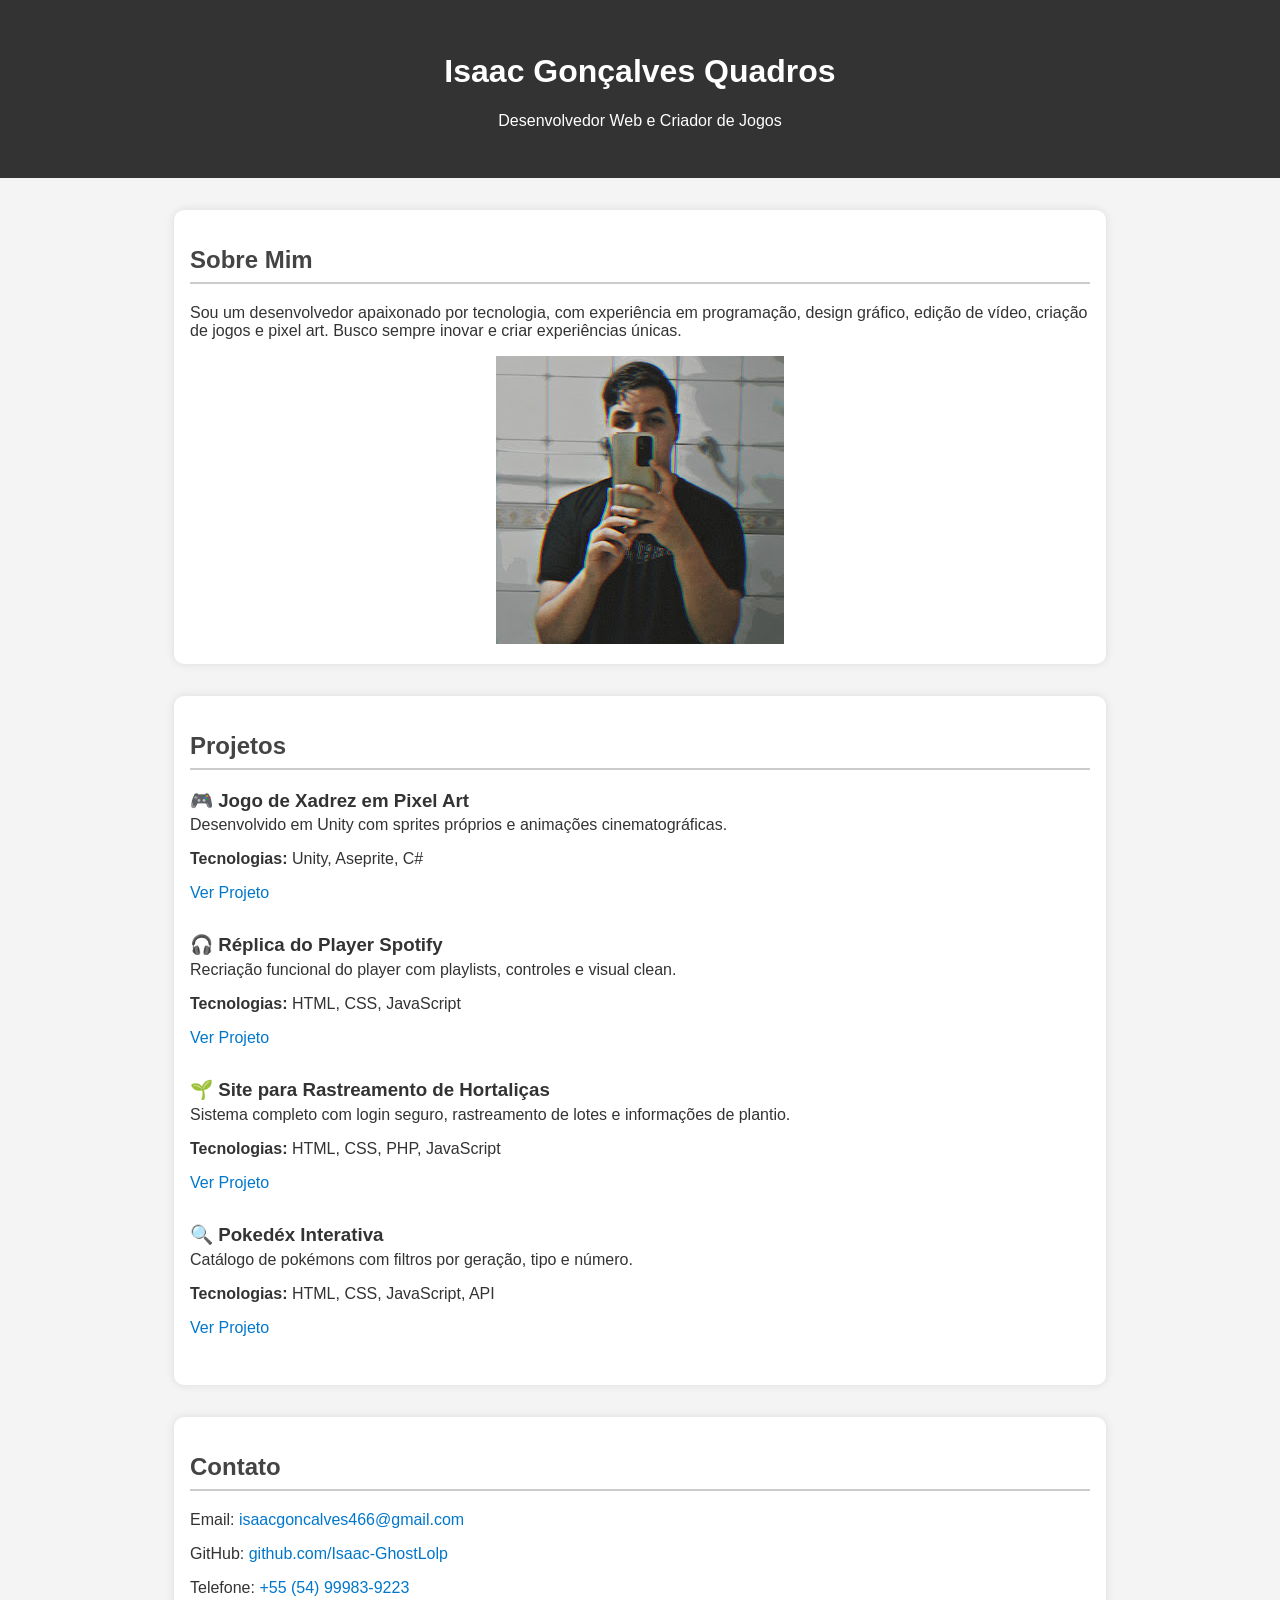
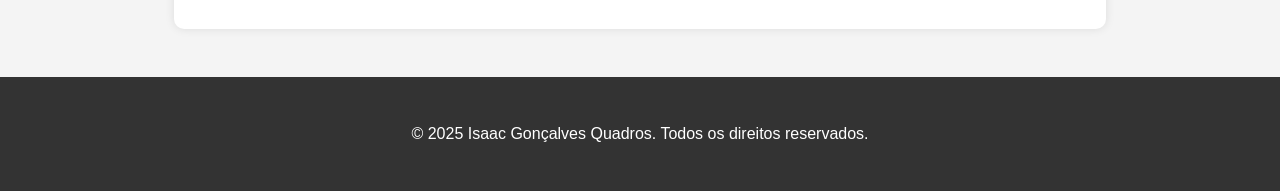
==== index.html @ 5393baaa "Add files via upload" ====
<!DOCTYPE html>
<html lang="pt-BR">
  <head>
    <meta charset="UTF-8" />
    <meta name="viewport" content="width=device-width, initial-scale=1.0" />
    <title>Portfólio de Isaac Gonçalves Quadros</title>
    <style>
      body {
        font-family: "Segoe UI", sans-serif;
        background-color: #f4f4f4;
        color: #333;
        margin: 0;
        padding: 0;
      }
      header {
        background-color: #333;
        color: #fff;
        padding: 2rem;
        text-align: center;
      }
      section {
        max-width: 900px;
        margin: 2rem auto;
        padding: 1rem;
        background: #fff;
        border-radius: 10px;
        box-shadow: 0 0 10px rgba(0, 0, 0, 0.1);
      }
      h2 {
        color: #444;
        border-bottom: 2px solid #ccc;
        padding-bottom: 0.5rem;
      }
      .projeto {
        margin-bottom: 2rem;
      }
      .projeto h3 {
        margin-bottom: 0.3rem;
      }
      .projeto p {
        margin-top: 0;
      }
      footer {
        text-align: center;
        padding: 2rem;
        background-color: #333;
        color: #fff;
        margin-top: 3rem;
      }
      a {
        color: #0077cc;
        text-decoration: none;
      }
    </style>
  </head>
  <body>
    <header>
      <h1>Isaac Gonçalves Quadros</h1>
      <p>Desenvolvedor Web e Criador de Jogos</p>
    </header>

    <section>
      <h2>Sobre Mim</h2>
      <p>
        Sou um desenvolvedor apaixonado por tecnologia, com experiência em
        programação, design gráfico, edição de vídeo, criação de jogos e pixel
        art. Busco sempre inovar e criar experiências únicas.
      </p>
      <center>
        <img src="./img/foto_perfil.jpg" alt="Minha foto de perfil" />
      </center>
    </section>

    <section>
      <h2>Projetos</h2>

      <div class="projeto">
        <h3>🎮 Jogo de Xadrez em Pixel Art</h3>
        <p>
          Desenvolvido em Unity com sprites próprios e animações
          cinematográficas.
        </p>
        <p><strong>Tecnologias:</strong> Unity, Aseprite, C#</p>
        <p><a href="./html/xadrez.html">Ver Projeto</a></p>
      </div>

      <div class="projeto">
        <h3>🎧 Réplica do Player Spotify</h3>
        <p>
          Recriação funcional do player com playlists, controles e visual clean.
        </p>
        <p><strong>Tecnologias:</strong> HTML, CSS, JavaScript</p>
        <p><a href="./html/spotify.html">Ver Projeto</a></p>
      </div>

      <div class="projeto">
        <h3>🌱 Site para Rastreamento de Hortaliças</h3>
        <p>
          Sistema completo com login seguro, rastreamento de lotes e informações
          de plantio.
        </p>
        <p><strong>Tecnologias:</strong> HTML, CSS, PHP, JavaScript</p>
        <p><a href="./html/hortalicas.html">Ver Projeto</a></p>
      </div>

      <div class="projeto">
        <h3>🔍 Pokedéx Interativa</h3>
        <p>Catálogo de pokémons com filtros por geração, tipo e número.</p>
        <p><strong>Tecnologias:</strong> HTML, CSS, JavaScript, API</p>
        <p><a href="./html/pokedex.html">Ver Projeto</a></p>
      </div>
    </section>

    <section>
      <h2>Contato</h2>
      <p>
        Email:
        <a href="mailto:isaacgoncalves466@gmail.com"
          >isaacgoncalves466@gmail.com</a
        >
      </p>
      <p>
        GitHub:
        <a href="https://github.com/Isaac-GhostLolp"
          >github.com/Isaac-GhostLolp</a
        >
      </p>
      <p>
        Telefone:
        <a
          href="https://wa.me/5554999839223?text=Oi! Gostaria de entrar em contato."
          target="_blank"
          >+55 (54) 99983-9223</a
        >
      </p>
    </section>

    <footer>
      <p>© 2025 Isaac Gonçalves Quadros. Todos os direitos reservados.</p>
    </footer>
  </body>
</html>
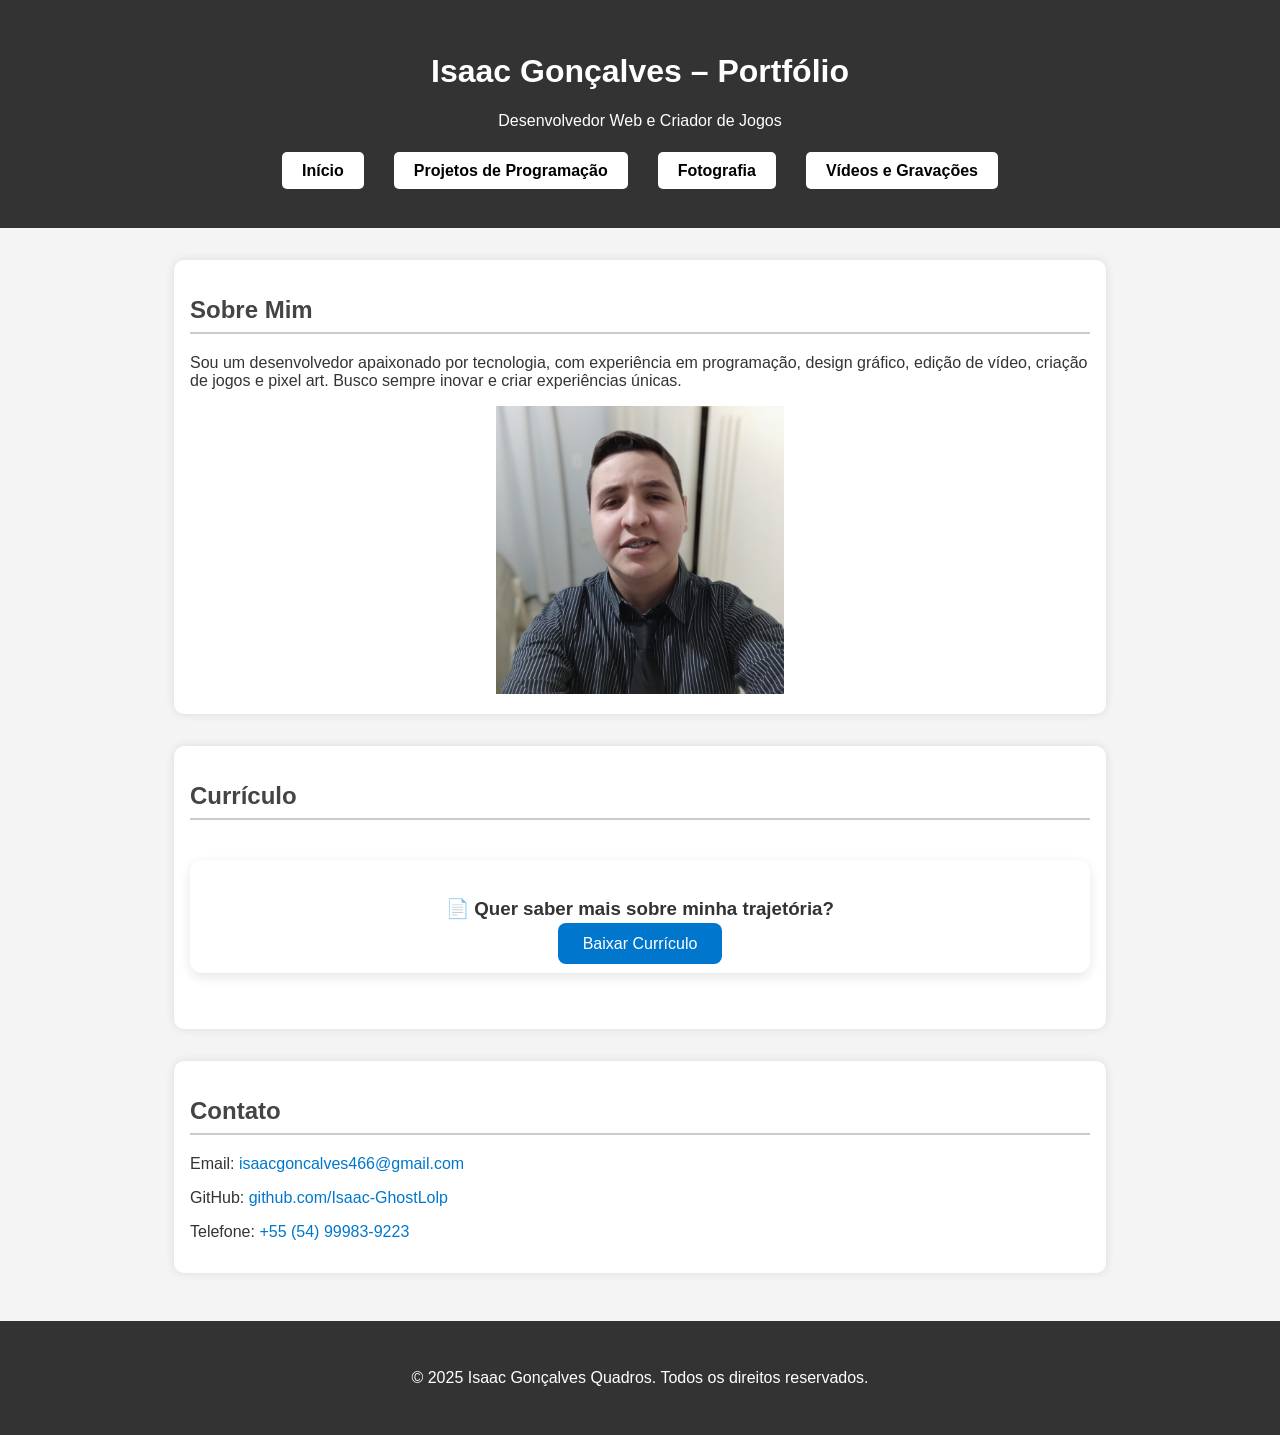
==== commit 73a549bd: "Add files via upload" ====
--- a/index.html
+++ b/index.html
@@ -18,6 +18,35 @@
         padding: 2rem;
         text-align: center;
       }
+      nav ul {
+        list-style: none;
+        display: flex;
+        justify-content: center;
+        gap: 30px;
+        padding: 0;
+        margin-top: 2rem;
+      }
+
+      nav ul li {
+        display: inline;
+      }
+
+      nav a {
+        text-decoration: none;
+        color: #000000;
+        background-color: #ffffff;
+        font-weight: bold;
+        padding: 10px 20px;
+        border-radius: 5px;
+        transition: background-color 0.3s ease;
+      }
+
+      nav a:hover {
+        background-color: #353636;
+        color: #ffffff;
+        font-weight: bold;
+      }
+
       section {
         max-width: 900px;
         margin: 2rem auto;
@@ -40,6 +69,35 @@
       .projeto p {
         margin-top: 0;
       }
+
+      .curriculo-box {
+        text-align: center;
+        margin-top: 40px;
+        margin-bottom: 40px;
+        padding: 20px;
+        border-radius: 12px;
+        box-shadow: 0 4px 12px rgba(0, 0, 0, 0.1);
+      }
+
+      .curriculo-box h3 {
+        margin-bottom: 15px;
+        color: #333;
+      }
+
+      .btn-curriculo {
+        background-color: #0077cc;
+        color: white;
+        padding: 12px 25px;
+        font-size: 16px;
+        border-radius: 8px;
+        text-decoration: none;
+        transition: background-color 0.3s ease;
+      }
+
+      .btn-curriculo:hover {
+        background-color: #005fa3;
+      }
+
       footer {
         text-align: center;
         padding: 2rem;
@@ -55,8 +113,16 @@
   </head>
   <body>
     <header>
-      <h1>Isaac Gonçalves Quadros</h1>
+      <h1>Isaac Gonçalves – Portfólio</h1>
       <p>Desenvolvedor Web e Criador de Jogos</p>
+      <nav>
+        <ul>
+          <li><a href="./index.html">Início</a></li>
+          <li><a href="./html/projetos.html">Projetos de Programação</a></li>
+          <li><a href="./html/fotos.html">Fotografia</a></li>
+          <li><a href="./html/videos.html">Vídeos e Gravações</a></li>
+        </ul>
+      </nav>
     </header>
 
     <section>
@@ -67,47 +133,21 @@
         art. Busco sempre inovar e criar experiências únicas.
       </p>
       <center>
-        <img src="./img/foto_perfil.jpg" alt="Minha foto de perfil" />
+        <img
+          src="./img/foto_perfil.jpg"
+          alt="Minha foto de perfil"
+          width="288px"
+        />
       </center>
     </section>
 
     <section>
-      <h2>Projetos</h2>
-
-      <div class="projeto">
-        <h3>🎮 Jogo de Xadrez em Pixel Art</h3>
-        <p>
-          Desenvolvido em Unity com sprites próprios e animações
-          cinematográficas.
-        </p>
-        <p><strong>Tecnologias:</strong> Unity, Aseprite, C#</p>
-        <p><a href="./html/xadrez.html">Ver Projeto</a></p>
-      </div>
-
-      <div class="projeto">
-        <h3>🎧 Réplica do Player Spotify</h3>
-        <p>
-          Recriação funcional do player com playlists, controles e visual clean.
-        </p>
-        <p><strong>Tecnologias:</strong> HTML, CSS, JavaScript</p>
-        <p><a href="./html/spotify.html">Ver Projeto</a></p>
-      </div>
-
-      <div class="projeto">
-        <h3>🌱 Site para Rastreamento de Hortaliças</h3>
-        <p>
-          Sistema completo com login seguro, rastreamento de lotes e informações
-          de plantio.
-        </p>
-        <p><strong>Tecnologias:</strong> HTML, CSS, PHP, JavaScript</p>
-        <p><a href="./html/hortalicas.html">Ver Projeto</a></p>
-      </div>
-
-      <div class="projeto">
-        <h3>🔍 Pokedéx Interativa</h3>
-        <p>Catálogo de pokémons com filtros por geração, tipo e número.</p>
-        <p><strong>Tecnologias:</strong> HTML, CSS, JavaScript, API</p>
-        <p><a href="./html/pokedex.html">Ver Projeto</a></p>
+      <h2>Currículo</h2>
+      <div class="curriculo-box">
+        <h3>📄 Quer saber mais sobre minha trajetória?</h3>
+        <a href="Curriculo_Isaac.pdf" download class="btn-curriculo"
+          >Baixar Currículo</a
+        >
       </div>
     </section>
 
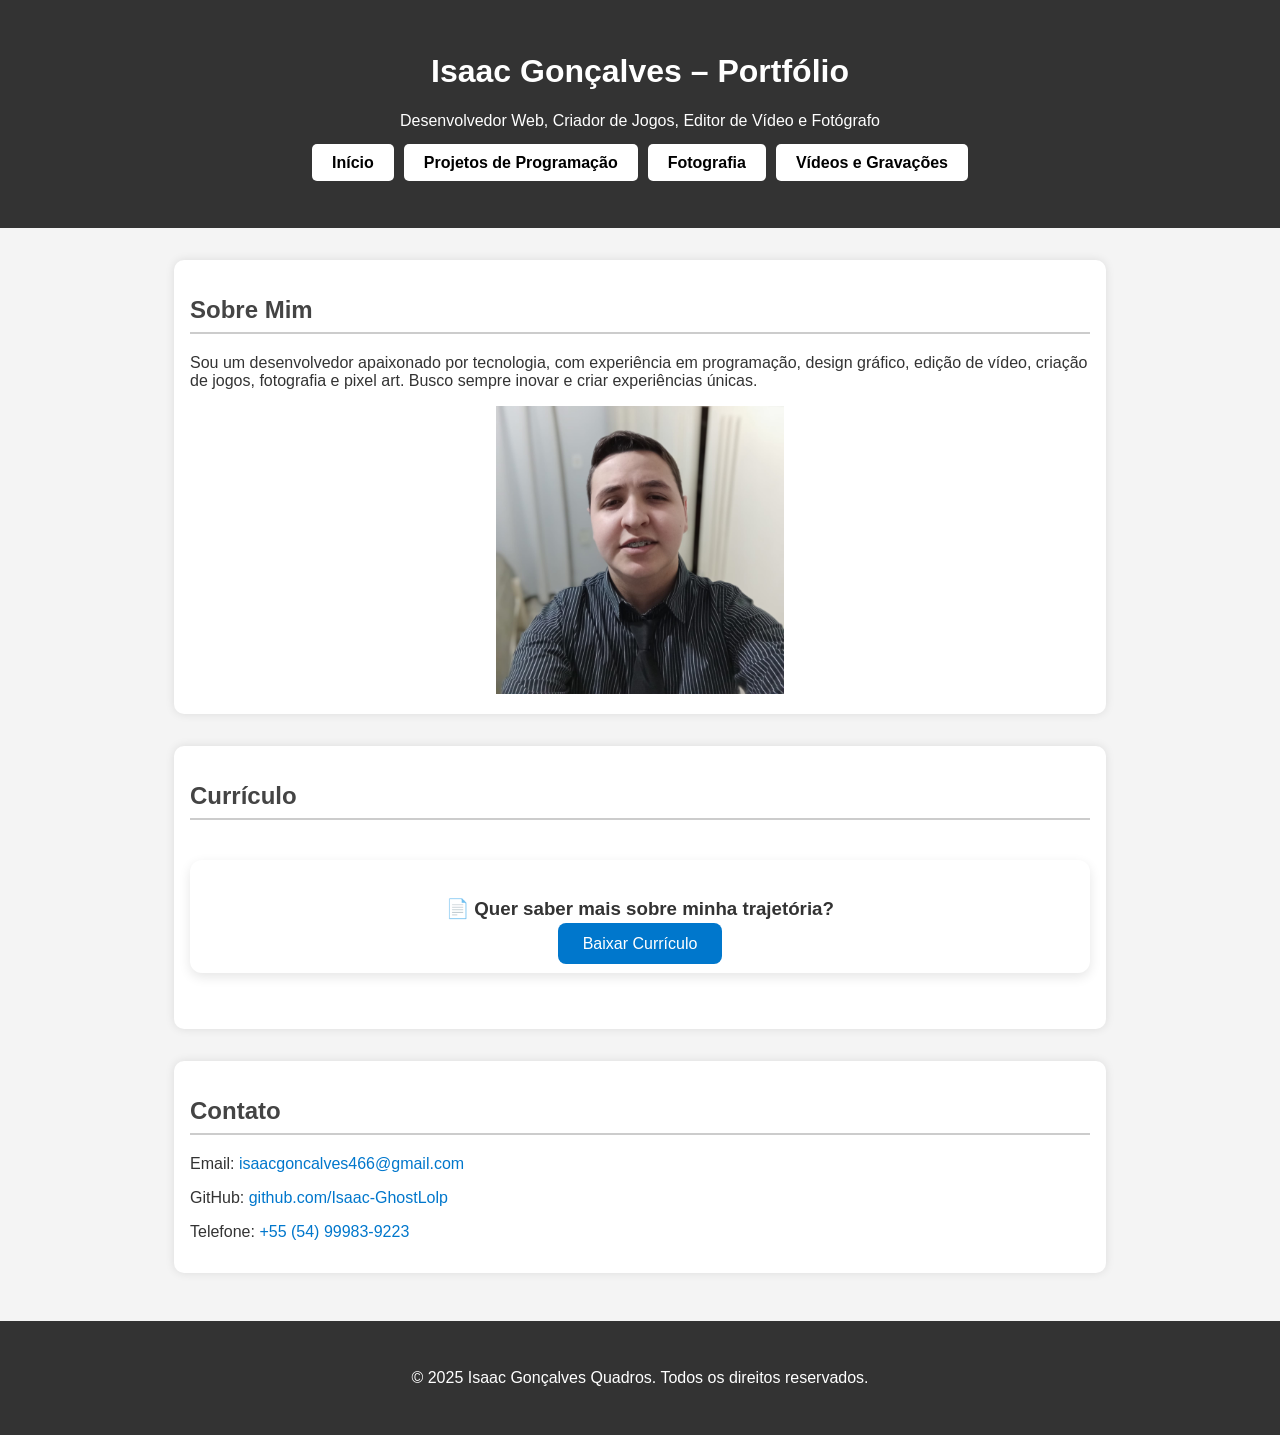
==== commit c093248f: "Add files via upload" ====
--- a/index.html
+++ b/index.html
@@ -11,6 +11,7 @@
         color: #333;
         margin: 0;
         padding: 0;
+        overflow-x: hidden;
       }
       header {
         background-color: #333;
@@ -21,10 +22,12 @@
       nav ul {
         list-style: none;
         display: flex;
+        flex-wrap: wrap;
         justify-content: center;
-        gap: 30px;
+        gap: 10px;
         padding: 0;
-        margin-top: 2rem;
+        margin: 1.5rem auto;
+        max-width: 100%;
       }
 
       nav ul li {
@@ -109,12 +112,36 @@
         color: #0077cc;
         text-decoration: none;
       }
+
+      @media (max-width: 600px) {
+        nav ul {
+          flex-direction: column;
+          align-items: center;
+          gap: 10px;
+        }
+
+        nav a {
+          display: block;
+          width: 90%;
+          text-align: center;
+          padding: 12px;
+        }
+
+        header {
+          padding: 1.5rem 1rem;
+        }
+
+        section {
+          margin: 1rem;
+          padding: 1rem;
+        }
+      }
     </style>
   </head>
   <body>
     <header>
       <h1>Isaac Gonçalves – Portfólio</h1>
-      <p>Desenvolvedor Web e Criador de Jogos</p>
+      <p>Desenvolvedor Web, Criador de Jogos, Editor de Vídeo e Fotógrafo</p>
       <nav>
         <ul>
           <li><a href="./index.html">Início</a></li>
@@ -129,8 +156,8 @@
       <h2>Sobre Mim</h2>
       <p>
         Sou um desenvolvedor apaixonado por tecnologia, com experiência em
-        programação, design gráfico, edição de vídeo, criação de jogos e pixel
-        art. Busco sempre inovar e criar experiências únicas.
+        programação, design gráfico, edição de vídeo, criação de jogos,
+        fotografia e pixel art. Busco sempre inovar e criar experiências únicas.
       </p>
       <center>
         <img
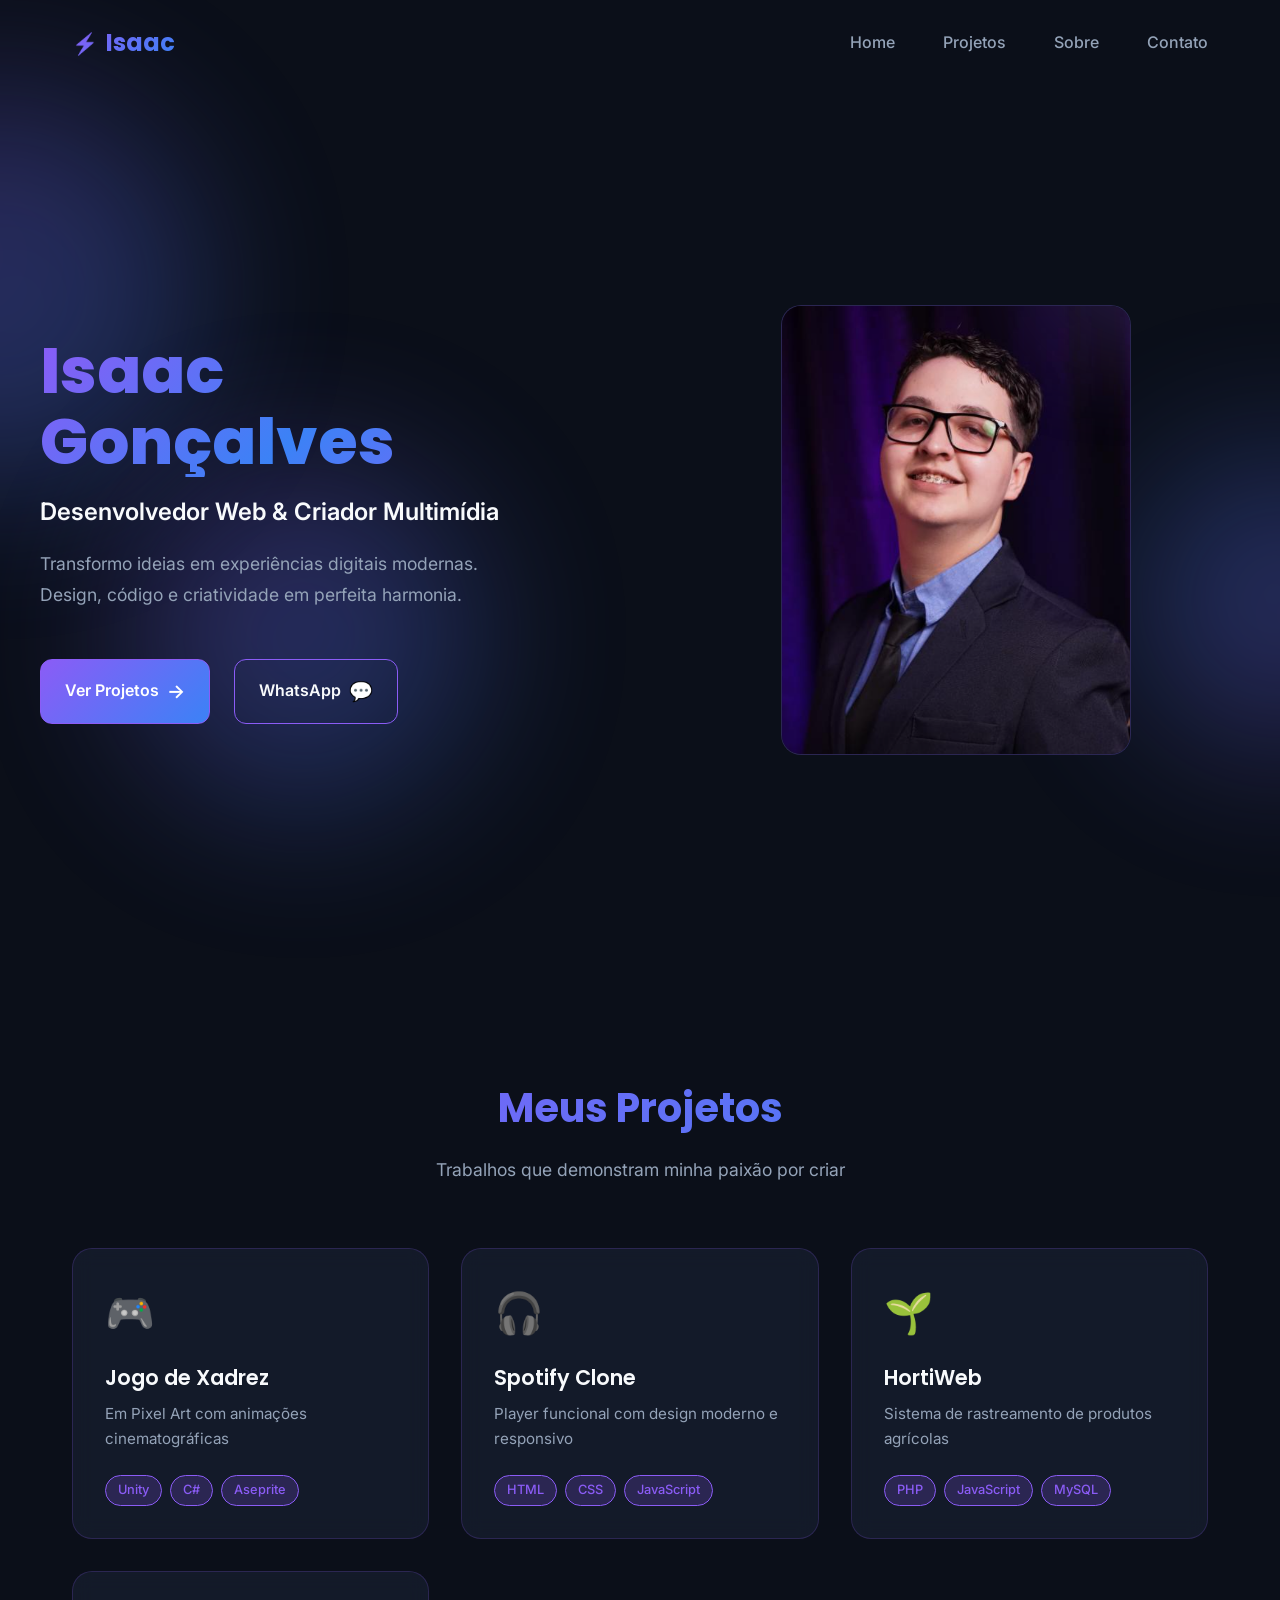
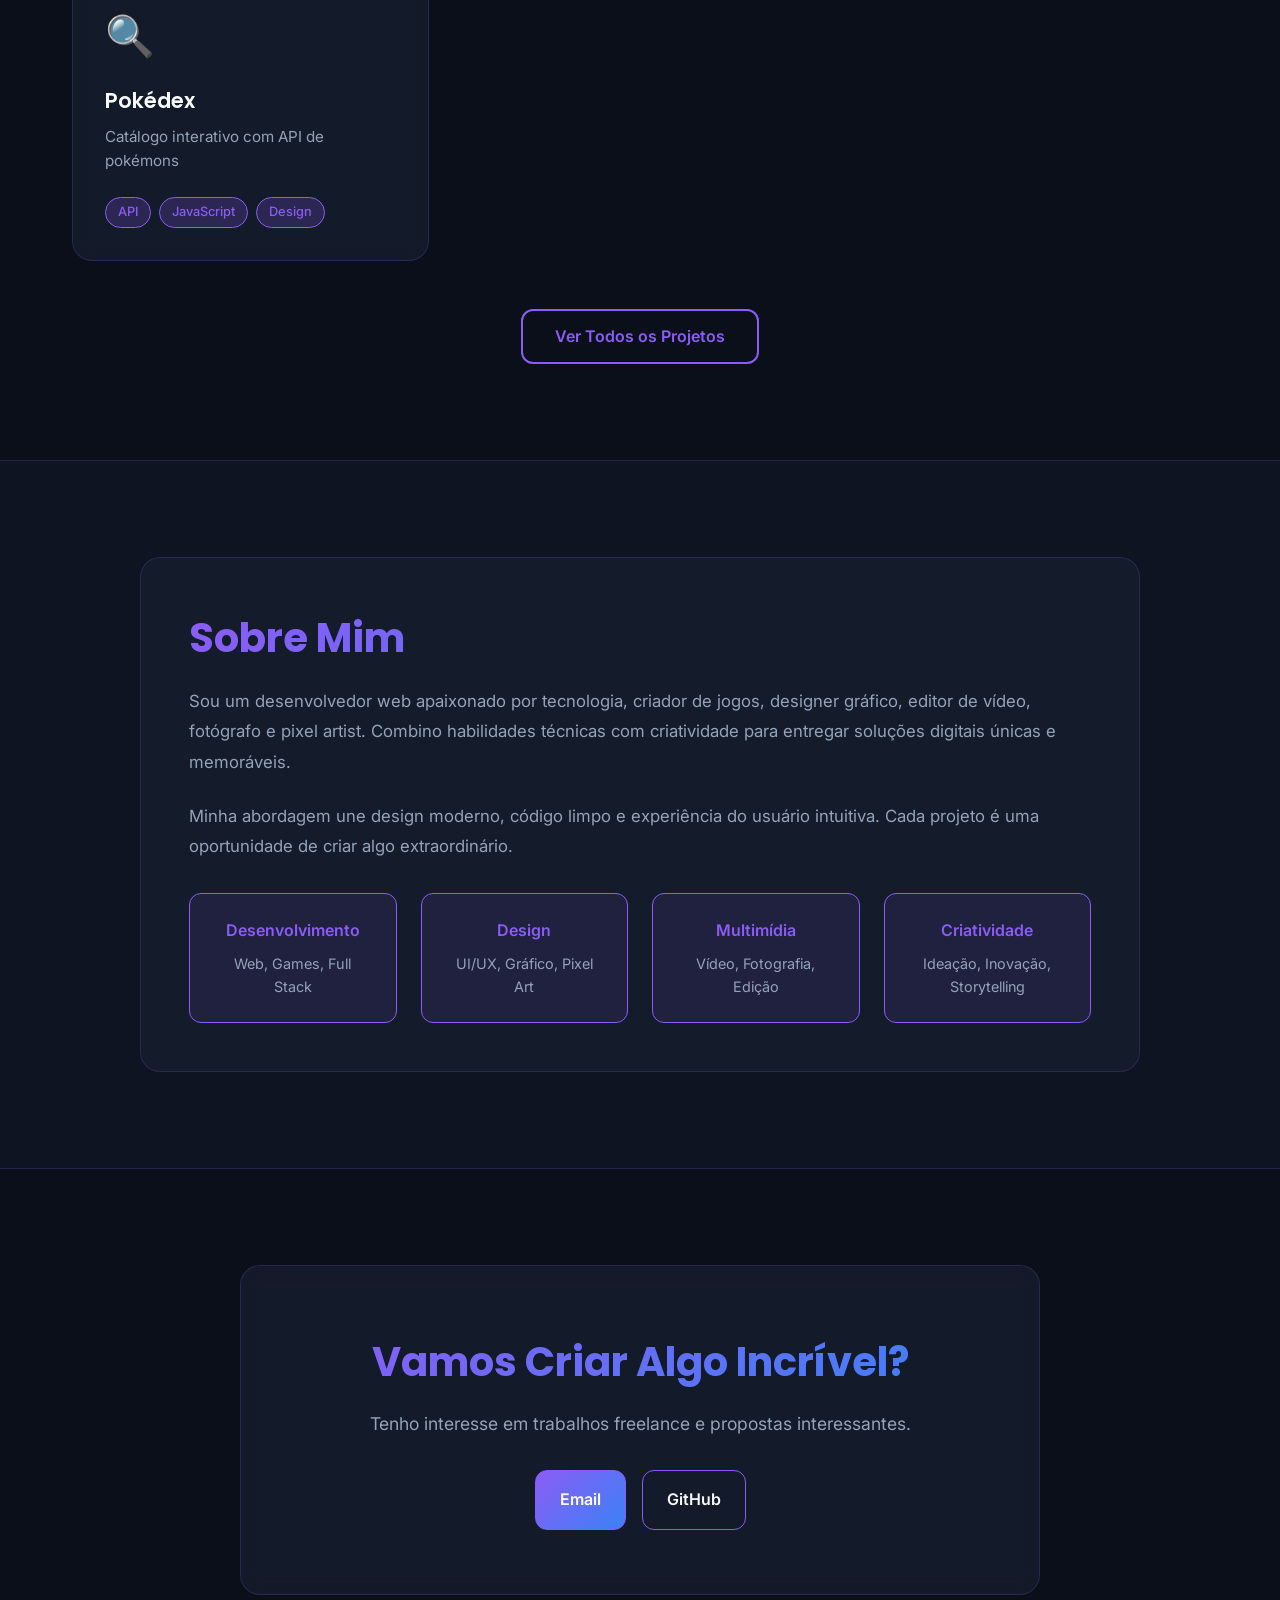
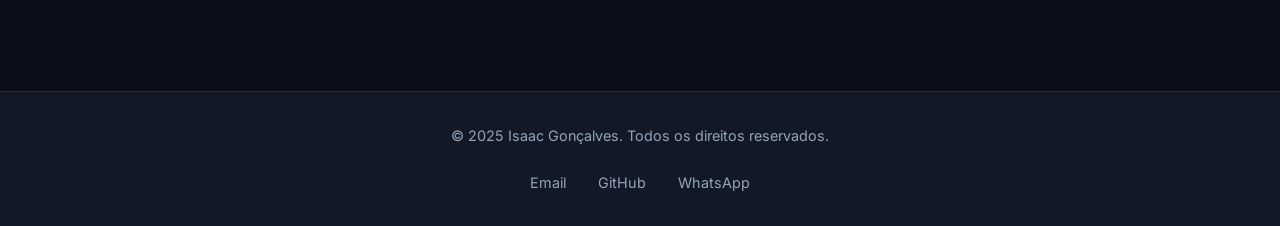
==== commit f27f7427: "Corrigindo estrutura" ====
--- a/index.html
+++ b/index.html
@@ -1,209 +1,213 @@
-<!DOCTYPE html>
-<html lang="pt-BR">
-  <head>
-    <meta charset="UTF-8" />
-    <meta name="viewport" content="width=device-width, initial-scale=1.0" />
-    <title>Portfólio de Isaac Gonçalves Quadros</title>
-    <style>
-      body {
-        font-family: "Segoe UI", sans-serif;
-        background-color: #f4f4f4;
-        color: #333;
-        margin: 0;
-        padding: 0;
-        overflow-x: hidden;
-      }
-      header {
-        background-color: #333;
-        color: #fff;
-        padding: 2rem;
-        text-align: center;
-      }
-      nav ul {
-        list-style: none;
-        display: flex;
-        flex-wrap: wrap;
-        justify-content: center;
-        gap: 10px;
-        padding: 0;
-        margin: 1.5rem auto;
-        max-width: 100%;
-      }
-
-      nav ul li {
-        display: inline;
-      }
-
-      nav a {
-        text-decoration: none;
-        color: #000000;
-        background-color: #ffffff;
-        font-weight: bold;
-        padding: 10px 20px;
-        border-radius: 5px;
-        transition: background-color 0.3s ease;
-      }
-
-      nav a:hover {
-        background-color: #353636;
-        color: #ffffff;
-        font-weight: bold;
-      }
-
-      section {
-        max-width: 900px;
-        margin: 2rem auto;
-        padding: 1rem;
-        background: #fff;
-        border-radius: 10px;
-        box-shadow: 0 0 10px rgba(0, 0, 0, 0.1);
-      }
-      h2 {
-        color: #444;
-        border-bottom: 2px solid #ccc;
-        padding-bottom: 0.5rem;
-      }
-      .projeto {
-        margin-bottom: 2rem;
-      }
-      .projeto h3 {
-        margin-bottom: 0.3rem;
-      }
-      .projeto p {
-        margin-top: 0;
-      }
-
-      .curriculo-box {
-        text-align: center;
-        margin-top: 40px;
-        margin-bottom: 40px;
-        padding: 20px;
-        border-radius: 12px;
-        box-shadow: 0 4px 12px rgba(0, 0, 0, 0.1);
-      }
-
-      .curriculo-box h3 {
-        margin-bottom: 15px;
-        color: #333;
-      }
-
-      .btn-curriculo {
-        background-color: #0077cc;
-        color: white;
-        padding: 12px 25px;
-        font-size: 16px;
-        border-radius: 8px;
-        text-decoration: none;
-        transition: background-color 0.3s ease;
-      }
-
-      .btn-curriculo:hover {
-        background-color: #005fa3;
-      }
-
-      footer {
-        text-align: center;
-        padding: 2rem;
-        background-color: #333;
-        color: #fff;
-        margin-top: 3rem;
-      }
-      a {
-        color: #0077cc;
-        text-decoration: none;
-      }
-
-      @media (max-width: 600px) {
-        nav ul {
-          flex-direction: column;
-          align-items: center;
-          gap: 10px;
-        }
-
-        nav a {
-          display: block;
-          width: 90%;
-          text-align: center;
-          padding: 12px;
-        }
-
-        header {
-          padding: 1.5rem 1rem;
-        }
-
-        section {
-          margin: 1rem;
-          padding: 1rem;
-        }
-      }
-    </style>
-  </head>
-  <body>
-    <header>
-      <h1>Isaac Gonçalves – Portfólio</h1>
-      <p>Desenvolvedor Web, Criador de Jogos, Editor de Vídeo e Fotógrafo</p>
-      <nav>
-        <ul>
-          <li><a href="./index.html">Início</a></li>
-          <li><a href="./html/projetos.html">Projetos de Programação</a></li>
-          <li><a href="./html/fotos.html">Fotografia</a></li>
-          <li><a href="./html/videos.html">Vídeos e Gravações</a></li>
-        </ul>
-      </nav>
-    </header>
-
-    <section>
-      <h2>Sobre Mim</h2>
-      <p>
-        Sou um desenvolvedor apaixonado por tecnologia, com experiência em
-        programação, design gráfico, edição de vídeo, criação de jogos,
-        fotografia e pixel art. Busco sempre inovar e criar experiências únicas.
-      </p>
-      <center>
-        <img
-          src="./img/foto_perfil.jpg"
-          alt="Minha foto de perfil"
-          width="288px"
-        />
-      </center>
-    </section>
-
-    <section>
-      <h2>Currículo</h2>
-      <div class="curriculo-box">
-        <h3>📄 Quer saber mais sobre minha trajetória?</h3>
-        <a href="Curriculo_Isaac.pdf" download class="btn-curriculo"
-          >Baixar Currículo</a
-        >
-      </div>
-    </section>
-
-    <section>
-      <h2>Contato</h2>
-      <p>
-        Email:
-        <a href="mailto:isaacgoncalves466@gmail.com"
-          >isaacgoncalves466@gmail.com</a
-        >
-      </p>
-      <p>
-        GitHub:
-        <a href="https://github.com/Isaac-GhostLolp"
-          >github.com/Isaac-GhostLolp</a
-        >
-      </p>
-      <p>
-        Telefone:
-        <a
-          href="https://wa.me/5554999839223?text=Oi! Gostaria de entrar em contato."
-          target="_blank"
-          >+55 (54) 99983-9223</a
-        >
-      </p>
-    </section>
-
-    <footer>
-      <p>© 2025 Isaac Gonçalves Quadros. Todos os direitos reservados.</p>
-    </footer>
-  </body>
-</html>
+<!DOCTYPE html>
+<html lang="pt-BR">
+  <head>
+    <meta charset="UTF-8" />
+    <meta name="viewport" content="width=device-width, initial-scale=1.0" />
+    <link rel="stylesheet" href="./css/style.css" />
+    <link rel="preconnect" href="https://fonts.googleapis.com" />
+    <link rel="preconnect" href="https://fonts.gstatic.com" crossorigin />
+    <link
+      href="https://fonts.googleapis.com/css2?family=Poppins:wght@600;700;800&family=Inter:wght@400;500;600&display=swap"
+      rel="stylesheet"
+    />
+    <title>Isaac Gonçalves - Creative Developer</title>
+  </head>
+  <body>
+    <!-- NAVBAR -->
+    <nav class="navbar">
+      <div class="nav-container">
+        <div class="nav-brand">
+          <span class="brand-icon">⚡</span>
+          <span class="brand-text">Isaac</span>
+        </div>
+        <ul class="nav-links">
+          <li><a href="#home">Home</a></li>
+          <li><a href="#projetos">Projetos</a></li>
+          <li><a href="#sobre">Sobre</a></li>
+          <li><a href="#contato">Contato</a></li>
+        </ul>
+      </div>
+    </nav>
+
+    <!-- BLUR ELEMENTS (Decoração) -->
+    <div class="blur blur-1"></div>
+    <div class="blur blur-2"></div>
+    <div class="blur blur-3"></div>
+
+    <!-- HERO SECTION -->
+    <section id="home" class="hero">
+      <div class="hero-content">
+        <div class="hero-left">
+          <div class="hero-text-container">
+            <h1 class="hero-title">
+              Isaac<br />Gonçalves
+            </h1>
+            <p class="hero-subtitle">
+              Desenvolvedor Web & Criador Multimídia
+            </p>
+            <p class="hero-description">
+              Transformo ideias em experiências digitais modernas. Design, código e criatividade em perfeita harmonia.
+            </p>
+          </div>
+          <div class="hero-buttons">
+            <a href="#projetos" class="btn btn-primary">
+              <span>Ver Projetos</span>
+              <span class="btn-icon">→</span>
+            </a>
+            <a
+              href="https://wa.me/5554999839223?text=Oi! Gostaria de entrar em contato."
+              target="_blank"
+              class="btn btn-secondary"
+            >
+              <span>WhatsApp</span>
+              <span class="btn-icon">💬</span>
+            </a>
+          </div>
+        </div>
+
+        <div class="hero-right">
+          <div class="hero-image-card">
+            <img
+              src="./assets/foto_perfil.png"
+              alt="Isaac Gonçalves"
+              class="hero-image"
+            />
+            <div class="image-glow"></div>
+          </div>
+        </div>
+      </div>
+    </section>
+
+    <!-- PROJETOS SECTION -->
+    <section id="projetos" class="projetos">
+      <div class="section-header">
+        <h2 class="section-title">Meus Projetos</h2>
+        <p class="section-subtitle">Trabalhos que demonstram minha paixão por criar</p>
+      </div>
+
+      <div class="projetos-grid">
+        <a href="./html/xadrez.html" class="projeto-card">
+          <div class="projeto-card-content">
+            <div class="projeto-icon">🎮</div>
+            <h3>Jogo de Xadrez</h3>
+            <p>Em Pixel Art com animações cinematográficas</p>
+            <div class="projeto-tech">
+              <span>Unity</span>
+              <span>C#</span>
+              <span>Aseprite</span>
+            </div>
+          </div>
+        </a>
+
+        <a href="./html/spotify.html" class="projeto-card">
+          <div class="projeto-card-content">
+            <div class="projeto-icon">🎧</div>
+            <h3>Spotify Clone</h3>
+            <p>Player funcional com design moderno e responsivo</p>
+            <div class="projeto-tech">
+              <span>HTML</span>
+              <span>CSS</span>
+              <span>JavaScript</span>
+            </div>
+          </div>
+        </a>
+
+        <a href="./html/hortalicas.html" class="projeto-card">
+          <div class="projeto-card-content">
+            <div class="projeto-icon">🌱</div>
+            <h3>HortiWeb</h3>
+            <p>Sistema de rastreamento de produtos agrícolas</p>
+            <div class="projeto-tech">
+              <span>PHP</span>
+              <span>JavaScript</span>
+              <span>MySQL</span>
+            </div>
+          </div>
+        </a>
+
+        <a href="./html/pokedex.html" class="projeto-card">
+          <div class="projeto-card-content">
+            <div class="projeto-icon">🔍</div>
+            <h3>Pokédex</h3>
+            <p>Catálogo interativo com API de pokémons</p>
+            <div class="projeto-tech">
+              <span>API</span>
+              <span>JavaScript</span>
+              <span>Design</span>
+            </div>
+          </div>
+        </a>
+      </div>
+
+      <div class="projetos-footer">
+        <a href="./html/projetos.html" class="btn btn-outline">
+          Ver Todos os Projetos
+        </a>
+      </div>
+    </section>
+
+    <!-- SOBRE SECTION -->
+    <section id="sobre" class="sobre">
+      <div class="sobre-container">
+        <div class="sobre-content">
+          <h2 class="section-title">Sobre Mim</h2>
+          <p class="sobre-text">
+            Sou um desenvolvedor web apaixonado por tecnologia, criador de jogos, designer gráfico, editor de vídeo, fotógrafo e pixel artist. Combino habilidades técnicas com criatividade para entregar soluções digitais únicas e memoráveis.
+          </p>
+          <p class="sobre-text">
+            Minha abordagem une design moderno, código limpo e experiência do usuário intuitiva. Cada projeto é uma oportunidade de criar algo extraordinário.
+          </p>
+
+          <div class="skills-grid">
+            <div class="skill-item">
+              <span class="skill-label">Desenvolvimento</span>
+              <p class="skill-desc">Web, Games, Full Stack</p>
+            </div>
+            <div class="skill-item">
+              <span class="skill-label">Design</span>
+              <p class="skill-desc">UI/UX, Gráfico, Pixel Art</p>
+            </div>
+            <div class="skill-item">
+              <span class="skill-label">Multimídia</span>
+              <p class="skill-desc">Vídeo, Fotografia, Edição</p>
+            </div>
+            <div class="skill-item">
+              <span class="skill-label">Criatividade</span>
+              <p class="skill-desc">Ideação, Inovação, Storytelling</p>
+            </div>
+          </div>
+        </div>
+      </div>
+    </section>
+
+    <!-- CTA SECTION -->
+    <section id="contato" class="cta">
+      <div class="cta-content">
+        <h2>Vamos Criar Algo Incrível?</h2>
+        <p>Tenho interesse em trabalhos freelance e propostas interessantes.</p>
+        <div class="cta-buttons">
+          <a href="mailto:isaacgoncalves466@gmail.com" class="btn btn-primary">
+            Email
+          </a>
+          <a href="https://github.com/Isaac-GhostLolp" target="_blank" class="btn btn-secondary">
+            GitHub
+          </a>
+        </div>
+      </div>
+    </section>
+
+    <!-- FOOTER -->
+    <footer class="footer">
+      <div class="footer-content">
+        <p>&copy; 2025 Isaac Gonçalves. Todos os direitos reservados.</p>
+        <div class="footer-links">
+          <a href="mailto:isaacgoncalves466@gmail.com">Email</a>
+          <a href="https://github.com/Isaac-GhostLolp" target="_blank">GitHub</a>
+          <a href="https://wa.me/5554999839223" target="_blank">WhatsApp</a>
+        </div>
+      </div>
+    </footer>
+
+    <script src="./js/script.js"></script>
+  </body>
+</html>
--- a/css/style.css
+++ b/css/style.css
@@ -0,0 +1,912 @@
+/* ===== PALETA DE CORES ===== */
+:root {
+  --bg-primary: #0b0f19;
+  --bg-secondary: #121826;
+  --bg-tertiary: #1a2235;
+  --color-neon: #8b5cf6;
+  --color-blue: #3b82f6;
+  --text-primary: #f8fafc;
+  --text-secondary: #94a3b8;
+  --border-color: rgba(139, 92, 246, 0.2);
+}
+
+/* ===== RESET E GLOBAIS ===== */
+* {
+  margin: 0;
+  padding: 0;
+  box-sizing: border-box;
+}
+
+html {
+  scroll-behavior: smooth;
+}
+
+body {
+  font-family: 'Inter', sans-serif;
+  background-color: var(--bg-primary);
+  color: var(--text-primary);
+  overflow-x: hidden;
+  line-height: 1.6;
+}
+
+/* ===== BLUR DECORATIVO ===== */
+.blur {
+  position: fixed;
+  border-radius: 50%;
+  opacity: 0.3;
+  filter: blur(80px);
+  pointer-events: none;
+  z-index: 0;
+}
+
+.blur-1 {
+  width: 400px;
+  height: 400px;
+  background: linear-gradient(135deg, #8b5cf6, #3b82f6);
+  top: 10%;
+  left: -200px;
+}
+
+.blur-2 {
+  width: 300px;
+  height: 300px;
+  background: linear-gradient(135deg, #3b82f6, #8b5cf6);
+  top: 50%;
+  right: -150px;
+}
+
+.blur-3 {
+  width: 350px;
+  height: 350px;
+  background: linear-gradient(135deg, #8b5cf6, #3b82f6);
+  bottom: 10%;
+  left: 10%;
+}
+
+/* ===== NAVBAR ===== */
+.navbar {
+  position: fixed;
+  top: 0;
+  width: 100%;
+  padding: 1.5rem 0;
+  background: transparent;
+  border-bottom: 1px solid transparent;
+  z-index: 1000;
+  transition: all 0.3s ease;
+}
+
+.navbar.scrolled {
+  background: rgba(18, 24, 38, 0.8);
+  border-bottom: 1px solid var(--border-color);
+  backdrop-filter: blur(10px);
+  padding: 1rem 0;
+}
+
+.nav-container {
+  max-width: 1200px;
+  margin: 0 auto;
+  padding: 0 2rem;
+  display: flex;
+  justify-content: space-between;
+  align-items: center;
+}
+
+.nav-brand {
+  display: flex;
+  align-items: center;
+  gap: 0.5rem;
+  font-weight: 700;
+  font-family: 'Poppins', sans-serif;
+  font-size: 1.5rem;
+  background: linear-gradient(135deg, #8b5cf6, #3b82f6);
+  -webkit-background-clip: text;
+  -webkit-text-fill-color: transparent;
+  background-clip: text;
+}
+
+.brand-icon {
+  font-size: 1.3rem;
+}
+
+.nav-links {
+  display: flex;
+  list-style: none;
+  gap: 3rem;
+}
+
+.nav-links a {
+  color: var(--text-secondary);
+  text-decoration: none;
+  font-weight: 500;
+  transition: color 0.3s ease;
+  position: relative;
+}
+
+.nav-links a:hover {
+  color: var(--color-neon);
+}
+
+.nav-links a::after {
+  content: '';
+  position: absolute;
+  width: 0;
+  height: 2px;
+  bottom: -5px;
+  left: 0;
+  background: var(--color-neon);
+  transition: width 0.3s ease;
+}
+
+.nav-links a:hover::after {
+  width: 100%;
+}
+
+/* ===== HERO SECTION ===== */
+.hero {
+  min-height: 100vh;
+  display: flex;
+  align-items: center;
+  padding: 2rem;
+  margin-top: 80px;
+  position: relative;
+  z-index: 1;
+}
+
+.hero-content {
+  max-width: 1200px;
+  margin: 0 auto;
+  width: 100%;
+  display: grid;
+  grid-template-columns: 1fr 1fr;
+  gap: 4rem;
+  align-items: center;
+}
+
+.hero-left {
+  display: flex;
+  flex-direction: column;
+  gap: 2rem;
+}
+
+.hero-text-container {
+  animation: fadeInUp 1s ease-out;
+}
+
+.hero-title {
+  font-family: 'Poppins', sans-serif;
+  font-size: 4rem;
+  font-weight: 800;
+  line-height: 1.1;
+  margin-bottom: 1rem;
+  background: linear-gradient(135deg, #8b5cf6, #3b82f6, #8b5cf6);
+  -webkit-background-clip: text;
+  -webkit-text-fill-color: transparent;
+  background-clip: text;
+}
+
+.hero-subtitle {
+  font-size: 1.5rem;
+  font-weight: 600;
+  color: var(--text-primary);
+  margin-bottom: 1rem;
+}
+
+.hero-description {
+  font-size: 1.1rem;
+  color: var(--text-secondary);
+  max-width: 500px;
+  line-height: 1.8;
+}
+
+.hero-buttons {
+  display: flex;
+  gap: 1.5rem;
+  flex-wrap: wrap;
+  margin-top: 1rem;
+}
+
+/* ===== BUTTONS ===== */
+.btn {
+  display: inline-flex;
+  align-items: center;
+  gap: 0.5rem;
+  padding: 1rem 1.5rem;
+  border-radius: 12px;
+  text-decoration: none;
+  font-weight: 600;
+  font-size: 1rem;
+  cursor: pointer;
+  border: none;
+  transition: all 0.3s ease;
+  position: relative;
+  overflow: hidden;
+}
+
+.btn::before {
+  content: '';
+  position: absolute;
+  top: 0;
+  left: -100%;
+  width: 100%;
+  height: 100%;
+  background: rgba(255, 255, 255, 0.1);
+  transition: left 0.3s ease;
+  z-index: -1;
+}
+
+.btn:hover::before {
+  left: 0;
+}
+
+.btn-primary {
+  background: linear-gradient(135deg, #8b5cf6, #3b82f6);
+  color: white;
+  border: 1px solid var(--color-neon);
+}
+
+.btn-primary:hover {
+  transform: translateY(-3px);
+  box-shadow: 0 10px 30px rgba(139, 92, 246, 0.4);
+}
+
+.btn-secondary {
+  background: transparent;
+  color: var(--text-primary);
+  border: 1px solid var(--color-neon);
+}
+
+.btn-secondary:hover {
+  background: rgba(139, 92, 246, 0.1);
+  transform: translateY(-3px);
+}
+
+.btn-outline {
+  background: transparent;
+  color: var(--color-neon);
+  border: 2px solid var(--color-neon);
+  padding: 0.8rem 2rem;
+}
+
+.btn-outline:hover {
+  background: rgba(139, 92, 246, 0.1);
+  transform: translateY(-3px);
+}
+
+.btn-icon {
+  font-size: 1.2rem;
+}
+
+/* ===== HERO RIGHT (IMAGE) ===== */
+.hero-right {
+  position: relative;
+  height: 500px;
+  display: flex;
+  align-items: center;
+  justify-content: center;
+}
+
+.hero-image-card {
+  position: relative;
+  width: 350px;
+  height: 450px;
+  border-radius: 20px;
+  background: rgba(26, 34, 53, 0.6);
+  border: 1px solid var(--border-color);
+  overflow: hidden;
+  backdrop-filter: blur(10px);
+  animation: float 3s ease-in-out infinite;
+}
+
+.hero-image {
+  width: 100%;
+  height: 100%;
+  object-fit: cover;
+}
+
+.image-glow {
+  position: absolute;
+  top: -50%;
+  right: -50%;
+  width: 300px;
+  height: 300px;
+  background: radial-gradient(circle, #8b5cf6, transparent);
+  opacity: 0.3;
+  filter: blur(40px);
+  animation: rotate 6s linear infinite;
+}
+
+@keyframes float {
+  0%, 100% {
+    transform: translateY(0px);
+  }
+  50% {
+    transform: translateY(-20px);
+  }
+}
+
+@keyframes rotate {
+  0% {
+    transform: rotate(0deg);
+  }
+  100% {
+    transform: rotate(360deg);
+  }
+}
+
+@keyframes fadeInUp {
+  from {
+    opacity: 0;
+    transform: translateY(30px);
+  }
+  to {
+    opacity: 1;
+    transform: translateY(0);
+  }
+}
+
+/* ===== PROJETOS SECTION ===== */
+.projetos {
+  position: relative;
+  z-index: 1;
+  padding: 6rem 2rem;
+  max-width: 1200px;
+  margin: 0 auto;
+}
+
+.section-header {
+  text-align: center;
+  margin-bottom: 4rem;
+}
+
+.section-title {
+  font-family: 'Poppins', sans-serif;
+  font-size: 2.5rem;
+  font-weight: 700;
+  margin-bottom: 1rem;
+  background: linear-gradient(135deg, #8b5cf6, #3b82f6);
+  -webkit-background-clip: text;
+  -webkit-text-fill-color: transparent;
+  background-clip: text;
+}
+
+.section-subtitle {
+  font-size: 1.1rem;
+  color: var(--text-secondary);
+}
+
+.projetos-grid {
+  display: grid;
+  grid-template-columns: repeat(auto-fit, minmax(280px, 1fr));
+  gap: 2rem;
+  margin-bottom: 3rem;
+}
+
+.projeto-card {
+  position: relative;
+  background: rgba(26, 34, 53, 0.6);
+  border: 1px solid var(--border-color);
+  border-radius: 20px;
+  padding: 2rem;
+  text-decoration: none;
+  color: var(--text-primary);
+  cursor: pointer;
+  transition: all 0.3s ease;
+  backdrop-filter: blur(10px);
+  overflow: hidden;
+}
+
+.projeto-card::before {
+  content: '';
+  position: absolute;
+  top: -1px;
+  left: -1px;
+  right: -1px;
+  bottom: -1px;
+  background: linear-gradient(135deg, #8b5cf6, #3b82f6, transparent);
+  border-radius: 20px;
+  opacity: 0;
+  transition: opacity 0.3s ease;
+  z-index: -1;
+}
+
+.projeto-card:hover::before {
+  opacity: 0.3;
+}
+
+.projeto-card-content {
+  position: relative;
+  z-index: 1;
+}
+
+.projeto-card:hover {
+  transform: translateY(-10px);
+  border-color: var(--color-neon);
+}
+
+.projeto-icon {
+  font-size: 2.5rem;
+  margin-bottom: 1rem;
+}
+
+.projeto-card h3 {
+  font-family: 'Poppins', sans-serif;
+  font-size: 1.3rem;
+  font-weight: 600;
+  margin-bottom: 0.5rem;
+}
+
+.projeto-card p {
+  color: var(--text-secondary);
+  font-size: 0.95rem;
+  margin-bottom: 1.5rem;
+}
+
+.projeto-tech {
+  display: flex;
+  flex-wrap: wrap;
+  gap: 0.5rem;
+}
+
+.projeto-tech span {
+  background: rgba(139, 92, 246, 0.2);
+  color: var(--color-neon);
+  padding: 0.25rem 0.75rem;
+  border-radius: 20px;
+  font-size: 0.8rem;
+  font-weight: 500;
+  border: 1px solid var(--color-neon);
+}
+
+.projetos-footer {
+  text-align: center;
+  margin-top: 3rem;
+}
+
+/* ===== SOBRE SECTION ===== */
+.sobre {
+  position: relative;
+  z-index: 1;
+  padding: 6rem 2rem;
+  background: rgba(26, 34, 53, 0.3);
+  border-top: 1px solid var(--border-color);
+  border-bottom: 1px solid var(--border-color);
+}
+
+.sobre-container {
+  max-width: 1000px;
+  margin: 0 auto;
+}
+
+.sobre-content {
+  background: rgba(26, 34, 53, 0.6);
+  border: 1px solid var(--border-color);
+  border-radius: 20px;
+  padding: 3rem;
+  backdrop-filter: blur(10px);
+}
+
+.sobre-text {
+  color: var(--text-secondary);
+  font-size: 1.05rem;
+  margin-bottom: 1.5rem;
+  line-height: 1.8;
+}
+
+.skills-grid {
+  display: grid;
+  grid-template-columns: repeat(auto-fit, minmax(200px, 1fr));
+  gap: 1.5rem;
+  margin-top: 2rem;
+}
+
+.skill-item {
+  background: rgba(139, 92, 246, 0.1);
+  border: 1px solid var(--color-neon);
+  border-radius: 12px;
+  padding: 1.5rem;
+  text-align: center;
+  transition: all 0.3s ease;
+}
+
+.skill-item:hover {
+  transform: translateY(-5px);
+  background: rgba(139, 92, 246, 0.2);
+}
+
+.skill-label {
+  display: block;
+  font-weight: 600;
+  color: var(--color-neon);
+  margin-bottom: 0.5rem;
+}
+
+.skill-desc {
+  color: var(--text-secondary);
+  font-size: 0.9rem;
+}
+
+.fade-in {
+  animation: fadeInUp 0.8s ease-out forwards !important;
+}
+
+/* ===== CTA SECTION ===== */
+.cta {
+  position: relative;
+  z-index: 1;
+  padding: 6rem 2rem;
+  text-align: center;
+}
+
+.cta-content {
+  max-width: 800px;
+  margin: 0 auto;
+  background: rgba(26, 34, 53, 0.6);
+  border: 1px solid var(--border-color);
+  border-radius: 20px;
+  padding: 4rem 2rem;
+  backdrop-filter: blur(10px);
+}
+
+.cta-content h2 {
+  font-family: 'Poppins', sans-serif;
+  font-size: 2.5rem;
+  font-weight: 700;
+  margin-bottom: 1rem;
+  background: linear-gradient(135deg, #8b5cf6, #3b82f6);
+  -webkit-background-clip: text;
+  -webkit-text-fill-color: transparent;
+  background-clip: text;
+}
+
+.cta-content p {
+  color: var(--text-secondary);
+  font-size: 1.1rem;
+  margin-bottom: 2rem;
+}
+
+.cta-buttons {
+  display: flex;
+  gap: 1rem;
+  justify-content: center;
+  flex-wrap: wrap;
+}
+
+/* ===== FOOTER ===== */
+.footer {
+  position: relative;
+  z-index: 1;
+  background: var(--bg-secondary);
+  border-top: 1px solid var(--border-color);
+  padding: 2rem;
+  text-align: center;
+}
+
+.footer-content {
+  max-width: 1200px;
+  margin: 0 auto;
+  display: flex;
+  flex-direction: column;
+  gap: 1.5rem;
+}
+
+.footer-content p {
+  color: var(--text-secondary);
+  font-size: 0.9rem;
+}
+
+.footer-links {
+  display: flex;
+  justify-content: center;
+  gap: 2rem;
+  flex-wrap: wrap;
+}
+
+.footer-links a {
+  color: var(--text-secondary);
+  text-decoration: none;
+  font-size: 0.9rem;
+  transition: color 0.3s ease;
+}
+
+.footer-links a:hover {
+  color: var(--color-neon);
+}
+
+/* ===== PAGE CONTENT SECTIONS (Para outras páginas) ===== */
+section.content-section {
+  max-width: 900px;
+  margin: 2rem auto;
+  padding: 2rem;
+  background: rgba(26, 34, 53, 0.6);
+  border-radius: 20px;
+  border: 1px solid var(--border-color);
+  backdrop-filter: blur(10px);
+}
+
+section.content-section h2 {
+  color: var(--color-neon);
+  border-bottom: 1px solid var(--border-color);
+  padding-bottom: 1rem;
+  margin-bottom: 1.5rem;
+}
+
+section.content-section p {
+  color: var(--text-secondary);
+  font-size: 1rem;
+}
+
+.projeto {
+  margin-bottom: 2rem;
+}
+
+.projeto h3 {
+  color: var(--color-neon);
+  margin-bottom: 0.5rem;
+}
+
+.projeto p {
+  color: var(--text-secondary);
+  margin-top: 0;
+}
+
+/* ===== GALERIA RESPONSIVO (2 COLUNAS) ===== */
+.galeria {
+  display: grid;
+  grid-template-columns: repeat(2, 1fr);
+  gap: 1.5rem;
+  margin: 2rem 0;
+}
+
+.galeria img {
+  width: 100%;
+  height: auto;
+  border-radius: 15px;
+  box-shadow: 0 8px 16px rgba(139, 92, 246, 0.2);
+  transition: transform 0.3s ease;
+  border: 1px solid var(--border-color);
+}
+
+.galeria img:hover {
+  transform: scale(1.05);
+}
+
+/* ===== FOTOS AMPLIÁVEIS ===== */
+.foto-ampliavel {
+  cursor: pointer;
+  border-radius: 15px;
+  transition: all 0.3s ease;
+}
+
+.foto-ampliavel:hover {
+  transform: scale(1.08);
+  box-shadow: 0 12px 24px rgba(139, 92, 246, 0.3);
+}
+
+#overlay {
+  display: none;
+  position: fixed;
+  top: 0;
+  left: 0;
+  width: 100vw;
+  height: 100vh;
+  background-color: rgba(0, 0, 0, 0.95);
+  justify-content: center;
+  align-items: center;
+  z-index: 9999;
+}
+
+#overlay img {
+  max-width: 90%;
+  max-height: 90%;
+  border-radius: 15px;
+  box-shadow: 0 0 30px rgba(139, 92, 246, 0.5);
+  cursor: pointer;
+}
+
+/* ===== LINKS ESPECIAIS ===== */
+a.voltar {
+  display: inline-flex;
+  align-items: center;
+  gap: 0.5rem;
+  margin-top: 2rem;
+  text-decoration: none;
+  color: var(--color-neon);
+  font-weight: 600;
+  transition: all 0.3s ease;
+}
+
+a.voltar:hover {
+  gap: 1rem;
+}
+
+a.site-link {
+  display: inline-block;
+  margin-top: 2rem;
+  text-decoration: none;
+  color: var(--color-neon);
+  font-weight: 600;
+  font-size: 1.2rem;
+  margin-bottom: 2rem;
+  transition: all 0.3s ease;
+  border-bottom: 2px solid var(--color-neon);
+  padding-bottom: 0.5rem;
+}
+
+a.site-link:hover {
+  transform: translateX(5px);
+}
+
+/* ===== CURRICULO BOX ===== */
+.curriculo-box {
+  text-align: center;
+  margin: 2rem 0;
+  padding: 2rem;
+  background: rgba(139, 92, 246, 0.1);
+  border: 1px solid var(--color-neon);
+  border-radius: 15px;
+}
+
+.curriculo-box h3 {
+  margin-bottom: 1rem;
+  color: var(--text-primary);
+}
+
+.btn-curriculo {
+  background: linear-gradient(135deg, #8b5cf6, #3b82f6);
+  color: white;
+  padding: 12px 30px;
+  font-size: 1rem;
+  border-radius: 8px;
+  text-decoration: none;
+  border: 1px solid var(--color-neon);
+  transition: all 0.3s ease;
+  display: inline-block;
+  font-weight: 600;
+}
+
+.btn-curriculo:hover {
+  transform: translateY(-3px);
+  box-shadow: 0 8px 20px rgba(139, 92, 246, 0.4);
+}
+
+/* ===== RESPONSIVIDADE ===== */
+@media (max-width: 768px) {
+  .hero-content {
+    grid-template-columns: 1fr;
+    gap: 2rem;
+  }
+
+  .hero-title {
+    font-size: 2.5rem;
+  }
+
+  .hero-subtitle {
+    font-size: 1.2rem;
+  }
+
+  .hero-right {
+    height: 350px;
+  }
+
+  .hero-image-card {
+    width: 280px;
+    height: 380px;
+  }
+
+  .nav-links {
+    gap: 1.5rem;
+  }
+
+  .section-title {
+    font-size: 2rem;
+  }
+
+  .projetos-grid {
+    grid-template-columns: 1fr;
+  }
+
+  .skills-grid {
+    grid-template-columns: 1fr 1fr;
+  }
+
+  .cta-content h2 {
+    font-size: 1.8rem;
+  }
+
+  .galeria {
+    grid-template-columns: 1fr 1fr;
+    gap: 1rem;
+  }
+
+  .blur-1 {
+    width: 250px;
+    height: 250px;
+    top: 5%;
+    left: -150px;
+  }
+
+  .blur-2 {
+    width: 200px;
+    height: 200px;
+    right: -100px;
+  }
+
+  .blur-3 {
+    width: 200px;
+    height: 200px;
+  }
+}
+
+@media (max-width: 600px) {
+  body {
+    font-size: 14px;
+  }
+
+  .hero {
+    margin-top: 60px;
+  }
+
+  .hero-title {
+    font-size: 2rem;
+  }
+
+  .hero-subtitle {
+    font-size: 1rem;
+  }
+
+  .hero-buttons {
+    flex-direction: column;
+    gap: 1rem;
+  }
+
+  .btn {
+    width: 100%;
+    justify-content: center;
+  }
+
+  .nav-container {
+    padding: 0 1rem;
+  }
+
+  .nav-links {
+    gap: 1rem;
+    font-size: 0.9rem;
+  }
+
+  .projetos,
+  .sobre,
+  .cta {
+    padding: 3rem 1rem;
+  }
+
+  .section-title {
+    font-size: 1.5rem;
+  }
+
+  .section-header {
+    margin-bottom: 2rem;
+  }
+
+  .projetos-grid {
+    gap: 1.5rem;
+  }
+
+  .cta-content {
+    padding: 2rem 1rem;
+  }
+
+  .footer-links {
+    gap: 1rem;
+    font-size: 0.8rem;
+  }
+
+  .galeria {
+    grid-template-columns: 1fr;
+    gap: 1rem;
+  }
+
+  section.content-section {
+    padding: 1.5rem;
+    margin: 1rem;
+  }
+}
